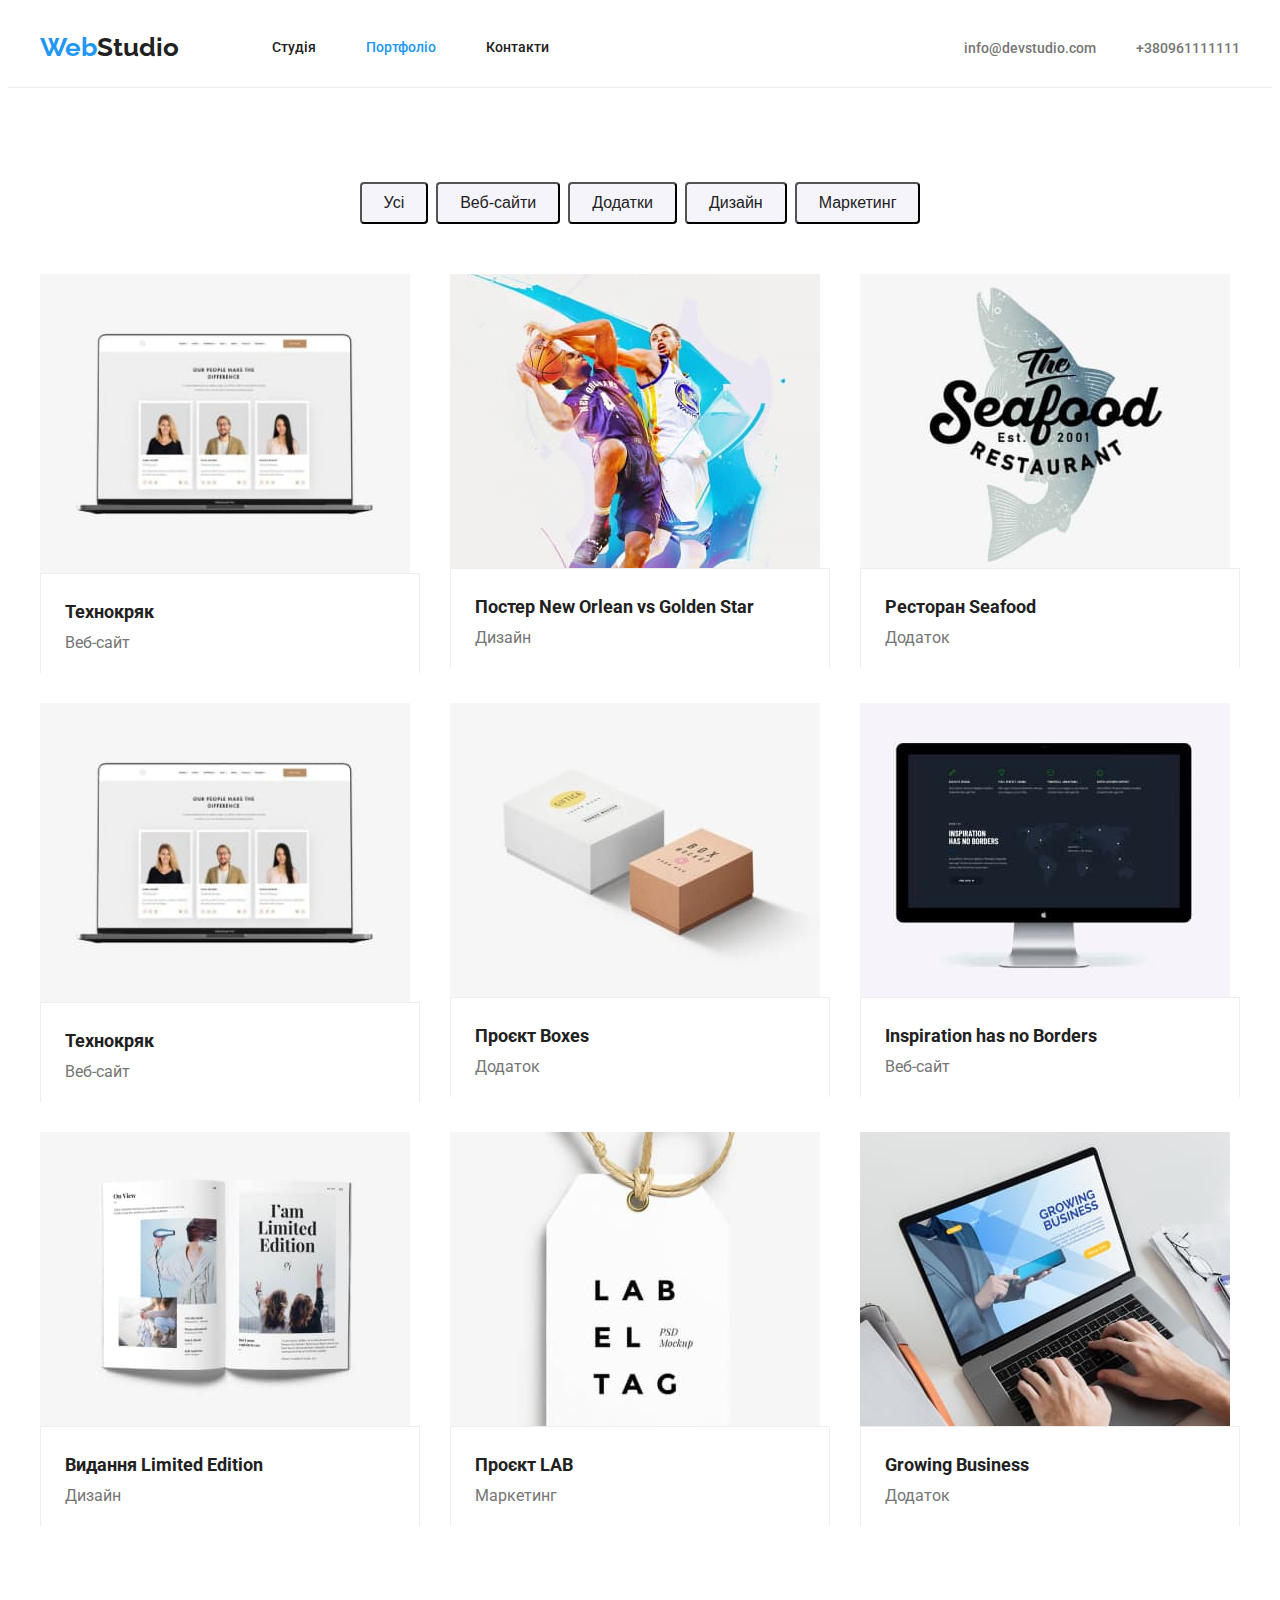
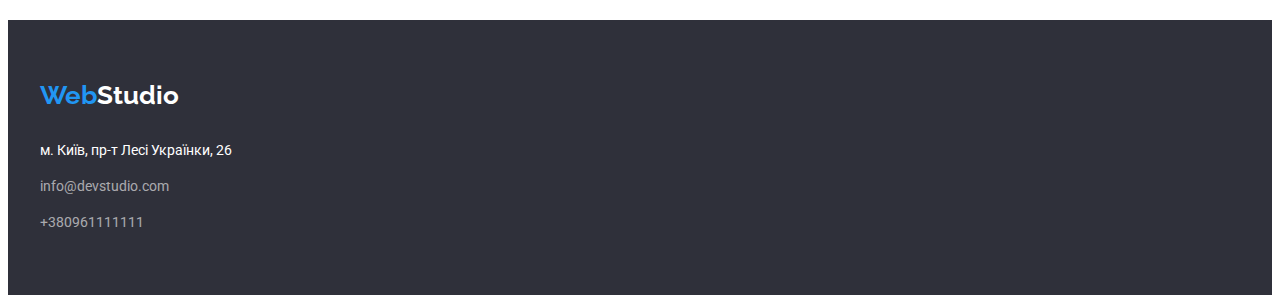
==== portfolio.html @ 35b1d49a "23,01" ====
<!DOCTYPE html>
<html lang="en">
  <head>
    <meta charset="UTF-8" />
    <meta http-equiv="X-UA-Compatible" content="IE=edge" />
    <meta name="viewport" content="width=device-width, initial-scale=1.0" />
    <title>Document</title>
    <link
      href="https://fonts.googleapis.com/css2?family=Raleway:wght@700&family=Roboto:wght@400;500;700;900&display=swap"
      rel="stylesheet"
    />
    <link
      rel="stylesheet"
      href="https://cdnjs.cloudflare.com/ajax/libs/modern-normalize/1.1.0/modern-normalize.min.css"
      integrity="sha512-wpPYUAdjBVSE4KJnH1VR1HeZfpl1ub8YT/NKx4PuQ5NmX2tKuGu6U/JRp5y+Y8XG2tV+wKQpNHVUX03MfMFn9Q=="
      crossorigin="anonymous"
      referrerpolicy="no-referrer"
    />
    <link rel="stylesheet" href="./css/styles.css" />
  </head>
  <body>
    <header class="header-content">
      <div class="container heder-container">
        <a href="index.html" class="logo-link"
          >Web<span class="logo-heder">Studio</span></a
        >

        <nav>
          <ul class="header-items list">
            <li><a href="index.html" class="site-nav">Студія</a></li>
            <li>
              <a href="portfolio.html" class="site-nav active">Портфоліо</a>
            </li>
            <li><a href="" class="site-nav">Контакти</a></li>
          </ul>
        </nav>
        <ul class="list auth-nav">
          <li>
            <a href="mailto:info@devstudio.com" class="nav-link"
              >info@devstudio.com</a
            >
          </li>
          <li>
            <a href="tel:+380961111111" class="nav-link">+380961111111</a>
          </li>
        </ul>
      </div>
    </header>

    <main>
      <section class="section">
        <div class="container">
          <ul class="list items-btn">
            <li><button type="button" class="btn">Усі</button></li>
            <li><button type="button" class="btn">Веб-сайти</button></li>
            <li><button type="button" class="btn">Додатки</button></li>
            <li><button type="button" class="btn">Дизайн</button></li>
            <li><button type="button" class="btn">Маркетинг</button></li>
          </ul>

          <ul class="list pagination">
            <li class="item">
              <a href="" class="subtitle"
                ><img
                  class="pic"
                  src="images/img11.jpg"
                  alt="відкритий ноутбук"
                  width="370"
                />
                <div class="list-aside">
                  <h2 class="caption">Технокряк</h2>
                  <p class="tagline">Веб-сайт</p>
                </div></a
              >
            </li>
            <li class="item">
              <a href="" class="subtitle"
                ><img
                  class="pic"
                  src="images/img22.jpg"
                  alt="два хлопця грають в баскетбол"
                  width="370"
                />
                <div class="list-aside">
                  <h2 class="caption">Постер New Orlean vs Golden Star</h2>
                  <p class="tagline">Дизайн</p>
                </div></a
              >
            </li>
            <li class="item">
              <a href="" class="subtitle"
                ><img
                  class="pic"
                  src="images/img33.jpg"
                  alt="емблема ресторана"
                  width="370"
                />
                <div class="list-aside">
                  <h2 class="caption">Ресторан Seafood</h2>
                  <p class="tagline">Додаток</p>
                </div></a
              >
            </li>
            <li class="item">
              <a href="" class="subtitle"
                ><img
                  class="pic"
                  src="images/img4.jpg"
                  alt="відкритий ноутбук"
                  width="370"
                />
                <div class="list-aside">
                  <h2 class="caption">Технокряк</h2>
                  <p class="tagline">Веб-сайт</p>
                </div></a
              >
            </li>
            <li class="item">
              <a href="" class="subtitle"
                ><img
                  class="pic"
                  src="images/img5.jpg"
                  alt="дві коробочки"
                  width="370"
                />
                <div class="list-aside">
                  <h2 class="caption">Проєкт Boxes</h2>
                  <p class="tagline">Додаток</p>
                </div></a
              >
            </li>
            <li class="item">
              <a href="" class="subtitle"
                ><img
                  class="pic"
                  src="images/img6.jpg"
                  alt="настільний компьютер"
                  width="370"
                />
                <div class="list-aside">
                  <h2 class="caption">Inspiration has no Borders</h2>
                  <p class="tagline">Веб-сайт</p>
                </div></a
              >
            </li>
            <li class="item">
              <a href="" class="subtitle"
                ><img
                  class="pic"
                  src="images/img7.jpg"
                  alt="відкрита книга"
                  width="370"
                />
                <div class="list-aside">
                  <h2 class="caption">Видання Limited Edition</h2>
                  <p class="tagline">Дизайн</p>
                </div></a
              >
            </li>
            <li class="item">
              <a href="" class="subtitle"
                ><img
                  class="pic"
                  src="images/img8.jpg"
                  alt="бірка"
                  width="370"
                />
                <div class="list-aside">
                  <h2 class="caption">Проєкт LAB</h2>
                  <p class="tagline">Маркетинг</p>
                </div></a
              >
            </li>
            <li class="item">
              <a href="" class="subtitle"
                ><img
                  class="pic"
                  src="images/img9.jpg"
                  alt="набір тексту на ноутбуці"
                  width="370"
                />
                <div class="list-aside">
                  <h2 class="caption">Growing Business</h2>
                  <p class="tagline">Додаток</p>
                </div></a
              >
            </li>
          </ul>
        </div>
      </section>
    </main>

    <footer class="footer">
      <div class="container">
        <a href="index.html" class="logo-link footer-logo"
          >Web<span class="logo-footer">Studio</span></a
        >
        <address class="contact-address">
          <p class="contact-item">м. Київ, пр-т Лесі Українки, 26</p>
          <a href="mailto:info@devstudio.com" class="contact"
            >info@devstudio.com</a
          >
          <a href="tel:+380961111111" class="contact footer-contact"
            >+380961111111</a
          >
        </address>
      </div>
    </footer>
  </body>
</html>
---- css/styles.css ----
:root {
  --primary-text-color: #212121;
  --text-color: #2196f3;
  --main-text-color: #757575;
  --accent-color: #ffffff;
}
body {
  font-family: Roboto, sans-serif;
}
/*-----утилиты----*/
h1,
h2,
h3,
p {
  padding: 0;
  margin: 0;
}
ul {
  padding: 0;
  margin: 0;
  padding-left: 0;
}
.section {
  padding-top: 94px;
  padding-bottom: 94px;
}
.section-content {
  padding-top: 0;
}
/*heder*/
.container {
  margin-left: auto;
  margin-right: auto;
  width: 1200px;
  padding-left: 15px;
  padding-right: 15px;
}
.heder-container {
  display: flex;
  align-items: center;
}
.header-content {
  border-bottom: 1px solid #ececec;
}
.logo-link {
  font-family: "Raleway", sans-serif;
  font-weight: 700;
  font-size: 26px;
  line-height: 1.2;
  color: var(--text-color);
  text-decoration: none;

  display: block;
  margin-right: 93px;
}
.logo-heder {
  color: var(--primary-text-color);
}
.logo-footer {
  color: var(--accent-color);
}
.icon-nav {
  display: block;
  align-items: center;
}
.list {
  list-style: none;
}

.header-items {
  display: flex;
}
.header-items li:not(:last-child) {
  margin-right: 50px;
}
.site-nav-current {
  color: var(--primary-text-color);
  font-weight: 500;
  font-size: 14px;
  line-height: 1.1;
}
.site-nav {
  display: block;
  padding-top: 32px;
  padding-bottom: 32px;

  color: var(--primary-text-color);
  font-weight: 500;
  font-size: 14px;
  line-height: 1.1;
  text-decoration: none;
}
.site-nav:hover,
.site-nav:focus {
  color: var(--text-color);
}
.active {
  color: var(--text-color);
}
.site-nav-current:hover,
.site-nav-current:focus {
  color: var(--text-color);
}
.auth-nav {
  display: flex;
  margin-left: auto;
}
.auth-nav li:not(:last-child) {
  margin-right: 40px;
}
.nav-link {
  color: var(--main-text-color);
  font-weight: 500;
  font-size: 14px;
  line-height: 1.1;
  text-decoration: none;
}
.nav-link:hover,
.nav-link:focus {
  color: var(--text-color);
}
/*hero*/
.hero {
  background-color: #2f303a;
  text-align: center;
  padding-top: 200px;
  padding-bottom: 200px;

  background-image: url("images\hero.jpg");
}
.hero-title {
  color: var(--accent-color);
  font-weight: 900;
  font-size: 44px;
  line-height: 1.4;
  text-transform: uppercase;
  text-align: center;

  margin: 0 auto;
  max-width: 696px;
}
.items {
  display: flex;
}
/*section*/
.icon {
  width: 270px;
  height: 120px;
  background-color: #f5f4fa;
  
}
.list-icon {
 

}
.section-title {
  color: #2f303a;
}
.section-works {
  background-color: #f5f4fa;
}
/*h3*/
.text-list:not(:last-child) {
  margin-right: 30px;
}
.text-list {
  width: 270px;
}

.feature-list-title {
  color: var(--primary-text-color);
  font-size: 14px;
  line-height: 1.1;
  margin-bottom: 10px;
}
/*h3 heading*/
.heading {
  font-weight: 500;
  font-size: 16px;
  line-height: 1.18;

  margin-bottom: 10px;
}
.social-list {
  display: flex;
  justify-content: center;
  margin-top: 16px;
  

}
.social-list:not(:last-child){
  margin-right: 10px;
}


.social-list-item {

}
.social-list-link {
  display: flex;
  align-items: center;
  justify-content: center;
  width: 44px;
  height: 44px;
 
  border-radius: 50px;
}
.social-list-link:hover .social-list-icon,
.social-list-link:focus .social-list-icon {
  fill: var(--accent-color);
}
.social-list-icon {

}
/*h2*/
.caption-section {
  font-size: 36px;
  line-height: 1.16;
  text-align: center;

  margin-bottom: 50px;
}
.items-image {
  display: flex;
  justify-content: space-between;
}
.items-image :not(:last-child) {
  margin-right: 30px;
}
.meta {
  display: flex;
  justify-content: space-between;
}
.section-works li:not(:last-child) {
  margin-right: 30px;
}
.text {
  color: var(--main-text-color);
  font-weight: 400;
  font-size: 14px;
  line-height: 1.7;
}
/*button*/
.btn-primary {
  color: var(--accent-color);
  background-color: var(--text-color);
  cursor: pointer;
  font-weight: 700;
  font-size: 16px;
  line-height: 1.8;
  margin-top: 30px;
  border-radius: 4px;
}
.btn {
  color: var(--primary-text-color);
  background-color: #f5f4fa;
  cursor: pointer;
  font-weight: 400;
  font-size: 16px;
  line-height: 1.62;

  border-radius: 4px;
  padding: 6px 22px;
}
.items-btn {
  display: flex;
  justify-content: center;
  margin-bottom: 50px;
}
.items-btn :not(:last-child) {
  margin-right: 8px;
}
.pagination {
  display: flex;
  flex-wrap: wrap;
  gap: 30px;
}
.item {
  flex-basis: calc((100% - 60px) / 3);
}
.list-aside {
  padding: 20px 24px;
  border-top: 1px solid #eeeeee;
  border-left: 1px solid #eeeeee;
  border-right: 1px solid #eeeeee;
}
.btn:hover,
.btn:focus {
  color: var(--accent-color);
  background-color: var(--text-color);
}
/*h2*/
.caption {
  color: var(--primary-text-color);
  font-size: 18px;
  line-height: 2;

  margin: 0px;
  margin-bottom: 4px;
}
.pic {
  display: block;
}
.tagline {
  color: var(--main-text-color);
  font-weight: 400;
  font-size: 16px;
  line-height: 1.18;
}
.aside {
  padding-top: 30px;
  padding-bottom: 30px;
  text-align: center;
 
}
/*footer*/
.footer {
  background-color: #2f303a;
  padding-top: 60px;
  padding-bottom: 60px;
}
.footer-logo {
  margin-bottom: 28px;
}
.contact {
  color: rgba(255, 255, 255, 0.6);
  font-weight: 400;
  font-size: 14px;
  line-height: 1.71;
  text-decoration: none;

  display: block;
  margin-bottom: 12px;
}
.contact:hover,
.contact:focus {
  color: var(--text-color);
}
.contact-address {
  font-style: normal;
}
.contact-item {
  color: var(--accent-color);
  font-weight: 400;
  font-size: 14px;
  line-height: 1.71;
  text-decoration: none;

  margin-bottom: 12px;
}
.subtitle {
  text-decoration: none;
}

.footer-contact {
  margin-bottom: 0;
}
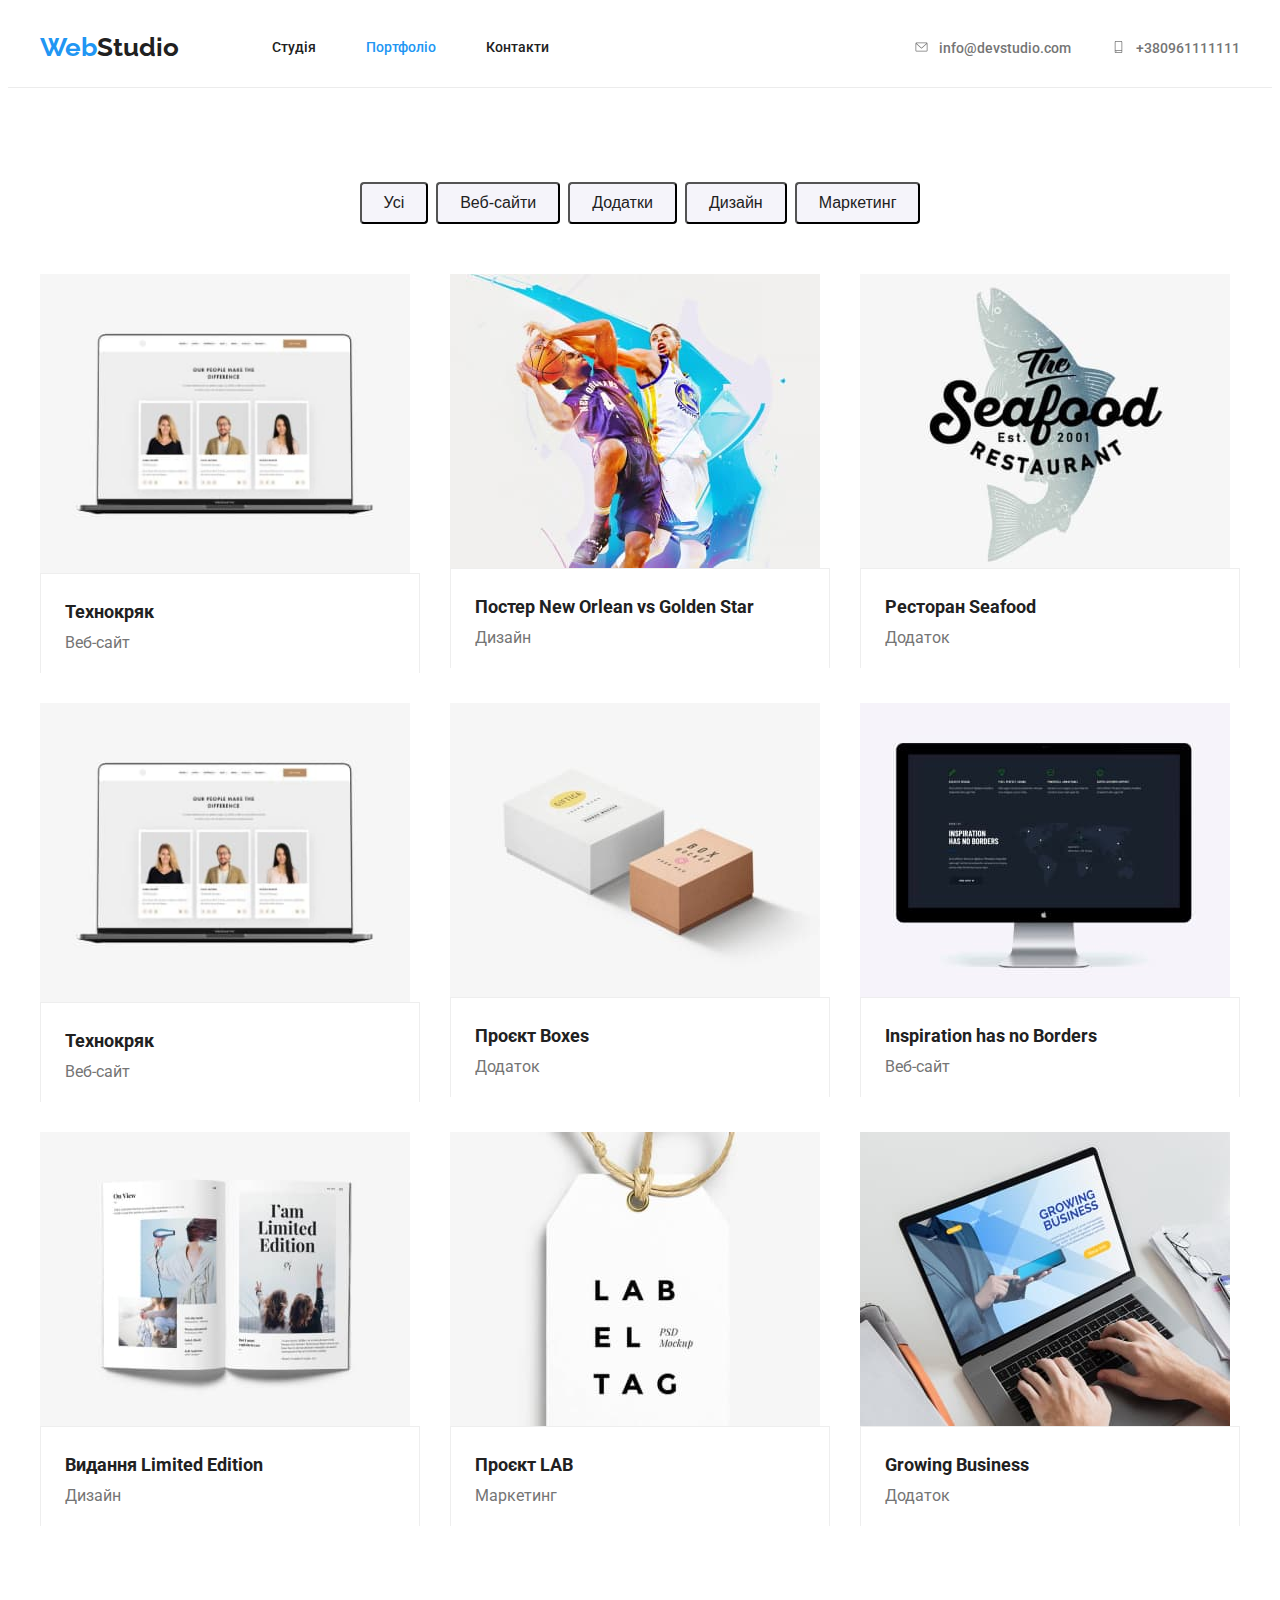
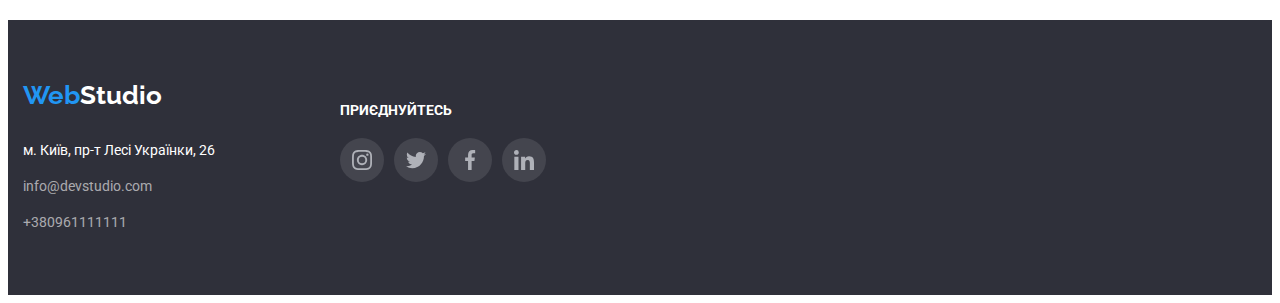
==== commit 2d553a39: "29.01" ====
--- a/portfolio.html
+++ b/portfolio.html
@@ -37,11 +37,17 @@
         <ul class="list auth-nav">
           <li>
             <a href="mailto:info@devstudio.com" class="nav-link"
+              ><svg class="icon-nav" width="15" height="12">
+                <use href="images\icons.svg#envelope"></use></svg
               >info@devstudio.com</a
             >
           </li>
           <li>
-            <a href="tel:+380961111111" class="nav-link">+380961111111</a>
+            <a href="tel:+380961111111" class="nav-link"
+              ><svg class="icon-nav" width="15" height="12">
+                <use href="images\icons.svg#smartphone"></use></svg
+              >+380961111111</a
+            >
           </li>
         </ul>
       </div>
@@ -205,6 +211,39 @@
           >
         </address>
       </div>
+      <div class="footer-aside">
+        <p class="footer-subject">ПРИЄДНУЙТЕСЬ</p>
+        <ul class="social">
+          <li class="social-item">
+            <a href="" class="social-link">
+              <svg class="social-icon" width="20" height="20">
+                <use href="images\icons.svg#instagram"></use>
+              </svg>
+            </a>
+          </li>
+          <li class="social-item">
+            <a class="social-link" href="">
+              <svg class="social-icon" width="20" height="20">
+                <use href="images\icons.svg#twitter"></use>
+              </svg>
+            </a>
+          </li>
+          <li class="social-item">
+            <a class="social-link" href="">
+              <svg class="social-icon" width="20" height="20">
+                <use href="images\icons.svg#facebook"></use>
+              </svg>
+            </a>
+          </li>
+          <li class="social-item">
+            <a class="social-link" href="">
+              <svg class="social-icon" width="20" height="20">
+                <use href="images\icons.svg#linkedin"></use>
+              </svg>
+            </a>
+          </li>
+        </ul>
+      </div>
     </footer>
   </body>
 </html>
--- a/css/styles.css
+++ b/css/styles.css
@@ -59,10 +59,7 @@
 .logo-footer {
   color: var(--accent-color);
 }
-.icon-nav {
-  display: block;
-  align-items: center;
-}
+
 .list {
   list-style: none;
 }
@@ -105,9 +102,10 @@
   display: flex;
   margin-left: auto;
 }
-.auth-nav li:not(:last-child) {
-  margin-right: 40px;
-}
+
+/*.thumbnail {
+ 
+}*/
 .nav-link {
   color: var(--main-text-color);
   font-weight: 500;
@@ -115,6 +113,19 @@
   line-height: 1.1;
   text-decoration: none;
 }
+.icon-nav:hover,
+.icon-nav:focus {
+  fill: var(--text-color);
+}
+.icon-nav {
+  fill: #757575;
+  margin-right: 10px;
+}
+
+.auth-nav li:not(:last-child) {
+  margin-right: 40px;
+}
+
 .nav-link:hover,
 .nav-link:focus {
   color: var(--text-color);
@@ -125,8 +136,20 @@
   text-align: center;
   padding-top: 200px;
   padding-bottom: 200px;
-
-  background-image: url("images\hero.jpg");
+}
+.container-hero {
+  background-image: linear-gradient(
+      rgba(47, 48, 58, 0.4),
+      rgba(47, 48, 58, 0.4)
+    ),
+    url("../images/hero.jpg");
+  margin-left: auto;
+  margin-right: auto;
+  width: 1600px;
+  height: 600px;
+
+  background-size: cover;
+  background-position: center;
 }
 .hero-title {
   color: var(--accent-color);
@@ -144,15 +167,16 @@
 }
 /*section*/
 .icon {
+  display: flex;
   width: 270px;
   height: 120px;
   background-color: #f5f4fa;
-  
-}
-.list-icon {
- 
-
-}
+  justify-content: center;
+  align-items: center;
+  padding: 25px 100px;
+  margin-bottom: 30px;
+}
+
 .section-title {
   color: #2f303a;
 }
@@ -185,33 +209,35 @@
   display: flex;
   justify-content: center;
   margin-top: 16px;
-  
-
-}
-.social-list:not(:last-child){
+}
+.social-list-item:not(:last-child) {
   margin-right: 10px;
 }
-
-
 .social-list-item {
-
+  display: flex;
 }
 .social-list-link {
   display: flex;
   align-items: center;
   justify-content: center;
+
   width: 44px;
   height: 44px;
- 
+
   border-radius: 50px;
 }
-.social-list-link:hover .social-list-icon,
-.social-list-link:focus .social-list-icon {
+.social-list-link:hover,
+.social-list-link:focus {
+  background: var(--text-color);
+}
+.social-list-icon {
+  fill: #afb1b8;
+}
+.social-list-link:hover svg,
+.social-list-link:focus {
   fill: var(--accent-color);
 }
-.social-list-icon {
-
-}
+
 /*h2*/
 .caption-section {
   font-size: 36px;
@@ -219,6 +245,10 @@
   text-align: center;
 
   margin-bottom: 50px;
+}
+.aside-social {
+  box-shadow: 0px 1px 3px rgba(0, 0, 0, 0.12), 0px 1px 1px rgba(0, 0, 0, 0.14),
+    0px 2px 1px rgba(0, 0, 0, 0.2);
 }
 .items-image {
   display: flex;
@@ -278,6 +308,11 @@
 .item {
   flex-basis: calc((100% - 60px) / 3);
 }
+.item:hover,
+.item:focus {
+  box-shadow: 0px 3px 1px rgba(0, 0, 0, 0.1), 0px 1px 2px rgba(0, 0, 0, 0.08),
+    0px 2px 2px rgba(0, 0, 0, 0.12);
+}
 .list-aside {
   padding: 20px 24px;
   border-top: 1px solid #eeeeee;
@@ -288,6 +323,8 @@
 .btn:focus {
   color: var(--accent-color);
   background-color: var(--text-color);
+  box-shadow: 0px 3px 1px rgba(0, 0, 0, 0.1), 0px 1px 2px rgba(0, 0, 0, 0.08),
+    0px 2px 2px rgba(0, 0, 0, 0.12);
 }
 /*h2*/
 .caption {
@@ -311,10 +348,51 @@
   padding-top: 30px;
   padding-bottom: 30px;
   text-align: center;
- 
+}
+/*new section*/
+.subject {
+  font-size: 36px;
+  line-height: 1.16;
+  text-align: center;
+
+  margin-top: 94px;
+  margin-bottom: 50px;
+}
+.row {
+  display: flex;
+  justify-content: center;
+}
+.items-logo {
+  display: flex;
+  margin-bottom: 94px;
+}
+.row :not(:last-child) {
+  margin-right: 30px;
+}
+.items-logo-link {
+  display: flex;
+  align-items: center;
+  border: 1px solid #afb1b8;
+  width: 170px;
+  height: 92px;
+  justify-content: center;
+  border-radius: 4px;
+}
+
+.items-logo-link:hover .list-logo,
+.items-logo-link:focus .list-logo {
+  fill: var(--text-color);
+}
+.items-logo-link:hover,
+.items-logo-link:focus {
+  border-color: var(--text-color);
+}
+.list-logo {
+  fill: #afb1b8;
 }
 /*footer*/
 .footer {
+  display: flex;
   background-color: #2f303a;
   padding-top: 60px;
   padding-bottom: 60px;
@@ -355,3 +433,47 @@
 .footer-contact {
   margin-bottom: 0;
 }
+.footer-aside {
+  width: 206px;
+  height: 80px;
+  margin-left: 70px;
+  margin-right: 878px;
+  margin-top: 22px;
+}
+.footer-subject {
+  color: var(--accent-color);
+  font-weight: 700;
+  font-size: 14px;
+  line-height: 1.17;
+}
+.social {
+  display: flex;
+  margin-top: 20px;
+}
+.social-item:not(:last-child) {
+  margin-right: 10px;
+}
+.social-item {
+  display: flex;
+}
+.social-link {
+  display: flex;
+  align-items: center;
+  justify-content: center;
+
+  width: 44px;
+  height: 44px;
+  background: rgba(255, 255, 255, 0.1);
+  border-radius: 50px;
+}
+.social-link:hover,
+.social-link:focus {
+  background: var(--text-color);
+}
+.social-icon {
+  fill: #afb1b8;
+}
+.social-link:hover svg,
+.social-link:focus {
+  fill: var(--accent-color);
+}
